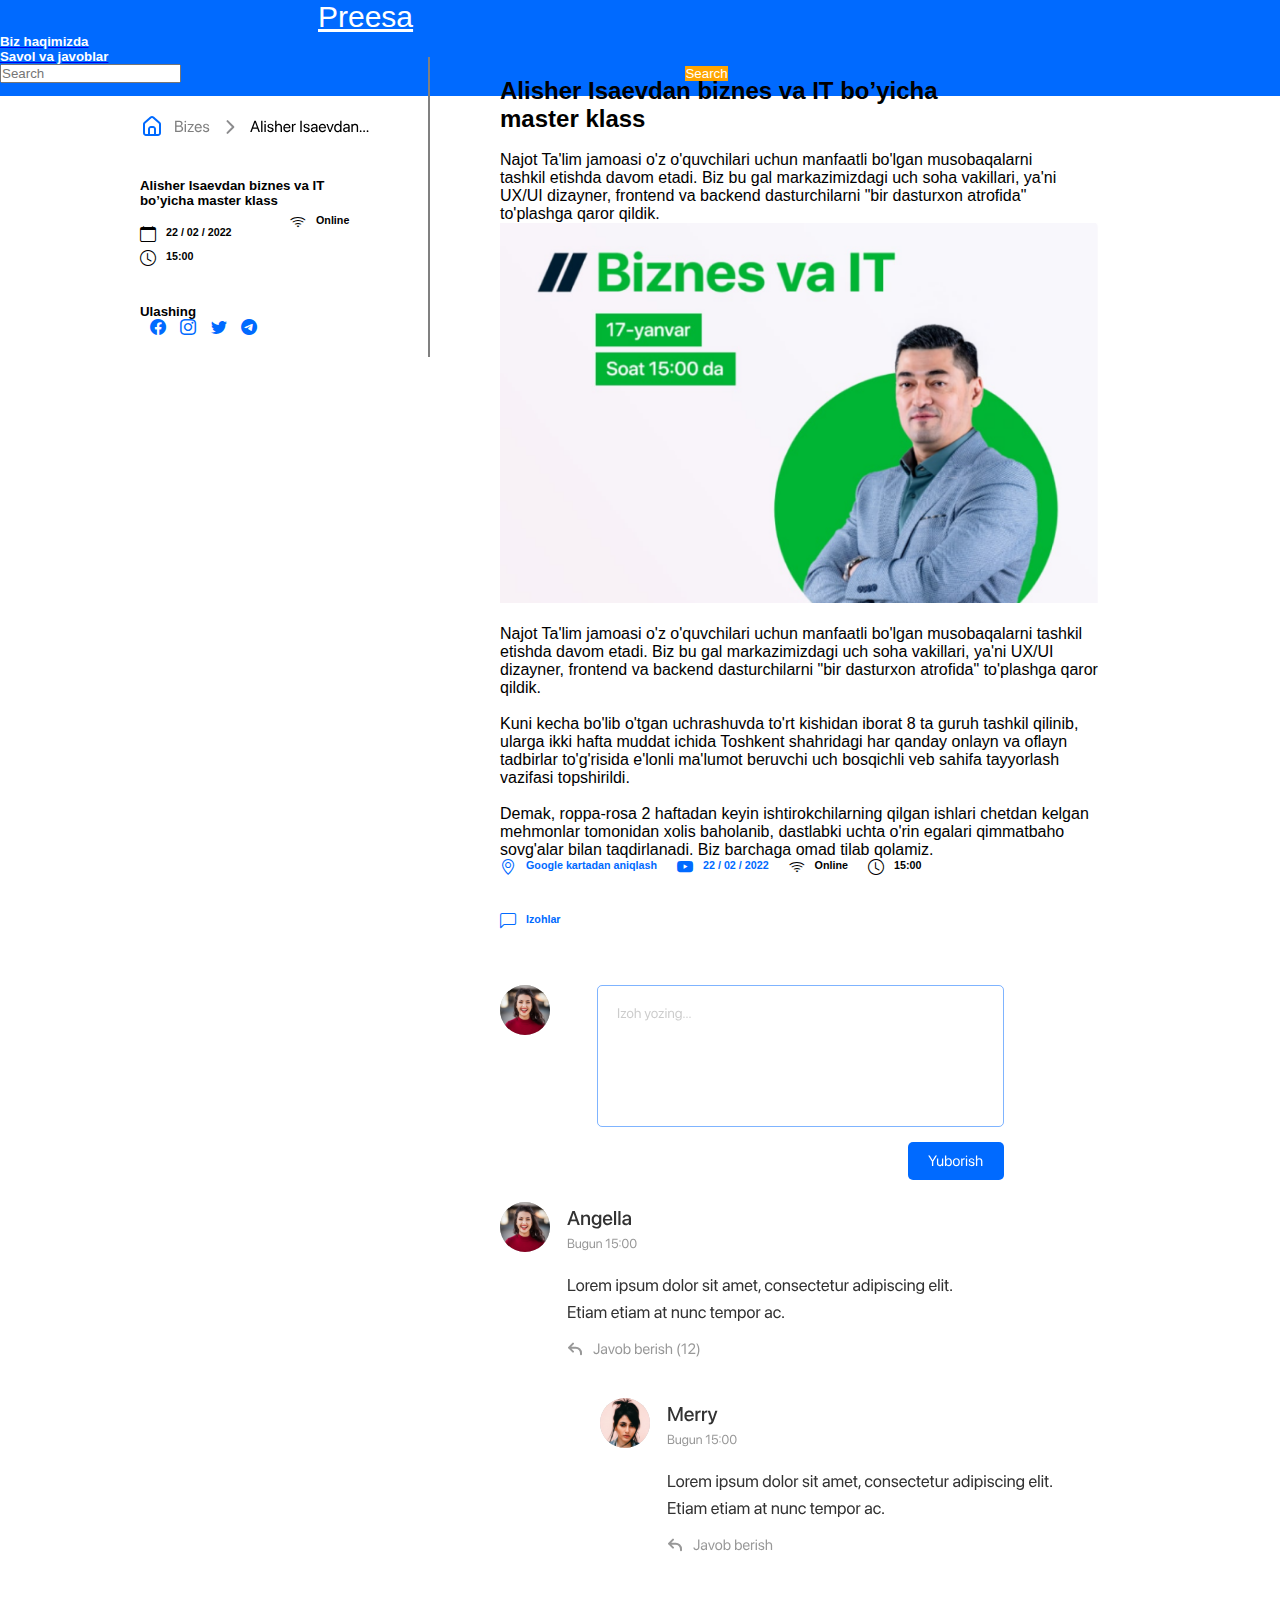
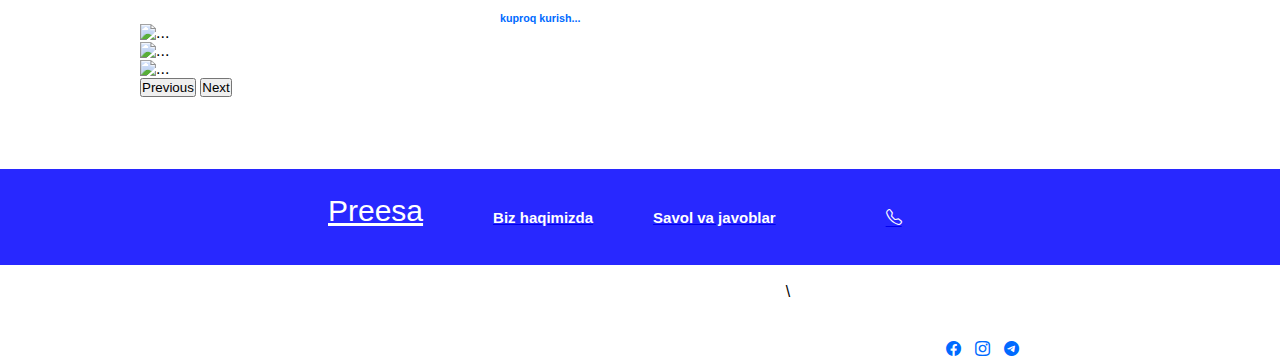
==== 2/index.html @ 27fd811f "imtixonn2" ====
<!DOCTYPE html>
<html lang="en">

<head>
    <meta charset="UTF-8">
    <meta name="viewport" content="width=device-width, initial-scale=1.0">
    <title>Document</title>
    <link rel="stylesheet" href="./assets/css/main.css">
    <link rel="stylesheet" href="https://cdn.jsdelivr.net/npm/bootstrap-icons@1.11.3/font/bootstrap-icons.min.css">
    <link href="https://cdn.jsdelivr.net/npm/bootstrap@5.3.2/dist/css/bootstrap.min.css" rel="stylesheet"
        integrity="sha384-T3c6CoIi6uLrA9TneNEoa7RxnatzjcDSCmG1MXxSR1GAsXEV/Dwwykc2MPK8M2HN" crossorigin="anonymous">
    <script src="https://cdn.jsdelivr.net/npm/bootstrap@5.3.2/dist/js/bootstrap.bundle.min.js"
        integrity="sha384-C6RzsynM9kWDrMNeT87bh95OGNyZPhcTNXj1NW7RuBCsyN/o0jlpcV8Qyq46cDfL"
        crossorigin="anonymous"></script>
</head>

<body>
    <nav class="navbar">
        <div class="container">
            <a href="./index.html" class="navbar-brand">Preesa</a>
            <a href="#">
               <a href="../3/index.html"> <h5 class="h5a">Biz haqimizda</h5></a>
            </a>
            <a href="./2/index.html">
                <h5 class="h5a">Savol va javoblar</h5>
            </a>
            <form class="for d-flex" role="search">
                <input class="form-control me-2" type="search" placeholder="Search" aria-label="Search">
                <button class="btn btn-outline-success" type="submit">Search</button>
            </form>
        </div>
    </nav><br>
    <div class="container_box">

        <img src="./assets/images/Group 273.svg" alt=""><br><br><br>
        <h5>Alisher Isaevdan biznes va IT <br> bo’yicha master klass</h5><br>
        <div class="g2"> <i id="g2_i" class="bi bi-calendar"></i>
            <h6 class="g2_h">22 / 02 / 2022</h6>
        </div>
        <div class="g3"><i id="g3_i" class="bi bi-wifi"></i>
            <h6 class="g3_h">Online</h6>
        </div><br>
        <div class="g5"><i id="g5_i" class="bi bi-clock"></i>
            <h6 class="g5_h">15:00</h6>
        </div><br><br>
        <div class="mes">
            <h5>Ulashing</h5>
            <a
                href="[base64]"><i
                    id="mes" class="bi bi-facebook"></i></a>
            <a href="https://www.instagram.com/temur.wxv"><i id="mes" class="bi bi-instagram"></i></a>
            <a href="#"><i id="mes" class="bi bi-twitter"></i></a>
            <a href="https://t.me/temurkhan_25"> <i id="mes" class="bi bi-telegram"></i></a>
        </div>
        <div class="bor"></div>
        <div class="box">
            <h2>Alisher Isaevdan biznes va IT bo’yicha <br> master klass</h2><br>
            <p>Najot Ta'lim jamoasi o'z o'quvchilari uchun manfaatli bo'lgan musobaqalarni <br> tashkil etishda davom
                etadi. Biz bu gal markazimizdagi uch soha vakillari, ya'ni <br> UX/UI dizayner, frontend va backend
                dasturchilarni "bir dasturxon atrofida" <br> to'plashga qaror qildik.
            </p>
            <img class="box_img" src="./assets/images/Rectangle 45.png" alt=""><br><br>
            <p>Najot Ta'lim jamoasi o'z o'quvchilari uchun manfaatli bo'lgan musobaqalarni tashkil etishda davom etadi.
                Biz bu gal markazimizdagi uch soha vakillari, ya'ni UX/UI dizayner, frontend va backend dasturchilarni
                "bir dasturxon atrofida" to'plashga qaror qildik.
                <br><br>
                Kuni kecha bo'lib o'tgan uchrashuvda to'rt kishidan iborat 8 ta guruh tashkil qilinib, ularga ikki hafta
                muddat ichida Toshkent shahridagi har qanday onlayn va oflayn tadbirlar to'g'risida e'lonli ma'lumot
                beruvchi uch bosqichli veb sahifa tayyorlash vazifasi topshirildi.
                <br> <br>
                Demak, roppa-rosa 2 haftadan keyin ishtirokchilarning qilgan ishlari chetdan kelgan mehmonlar tomonidan
                xolis baholanib, dastlabki uchta o'rin egalari qimmatbaho sovg'alar bilan taqdirlanadi. Biz barchaga
                omad tilab qolamiz.
            </p>
            <div class="icons">
                <div class="a1"><i id="a1_i" class="bi bi-geo-alt"></i>
                    <h6 class="a1_h">Google kartadan aniqlash</h6>
                </div>
                <div class="a2"> <i id="a2_i" class="bi bi-youtube"></i>
                    <h6 class="a2_h">22 / 02 / 2022</h6>
                </div>
                <div class="a3"><i id="a3_i" class="bi bi-wifi"></i>
                    <h6 class="a3_h">Online</h6>
                </div>
                <div class="a4"><i id="a4_i" class="bi bi-clock"></i>
                    <h6 class="a4_h">15:00</h6>
                </div>
            </div><br><br>
            <div class="a2"> <i id="a2_i" class="bi bi-chat-left"></i>
                <h6 class="">Izohlar</h6>
            </div><br><br><br>
            <img src="./assets/images/Group 281.svg" alt=""><br><br>
            <img src="./assets/images/Group 279.svg" alt=""><br><br><br>
            <img class="izoh_img" src="./assets/images/Group 280.svg" alt=""><br><br><br><br>
            <h6 class="izoh_h">kuproq kurish...</h6>
        </div>
        <div id="carouselExampleAutoplaying" class="carousel slide" data-bs-ride="carousel">
            <div class="carousel-inner">
                <div class="carousel-item active">
                    <img src="..." class="d-block w-100" alt="...">
                </div>
                <div class="carousel-item">
                    <img src="..." class="d-block w-100" alt="...">
                </div>
                <div class="carousel-item">
                    <img src="..." class="d-block w-100" alt="...">
                </div>
            </div>
            <button class="carousel-control-prev" type="button" data-bs-target="#carouselExampleAutoplaying"
                data-bs-slide="prev">
                <span class="carousel-control-prev-icon" aria-hidden="true"></span>
                <span class="visually-hidden">Previous</span>
            </button>
            <button class="carousel-control-next" type="button" data-bs-target="#carouselExampleAutoplaying"
                data-bs-slide="next">
                <span class="carousel-control-next-icon" aria-hidden="true"></span>
                <span class="visually-hidden">Next</span>
            </button>
        </div>
    </div>
    <br> <br><br><br>
    <div class="navbar1"><br>
        <a href="./index.html" id="nb" class="navbar-brand">Preesa</a>
        <a href="#">
           <a href="../3/index.html"> <h5 class="h6a">Biz haqimizda</h5></a>
        </a>
        <a href="../2/index.html"><h5 class="h6a">Savol va javoblar</h5></a>
        <form class="for d-flex" role="search">
            <a href="+998885772008"><i id="tel_i" class="bi bi-telephone"></i></a>
            <h6 class="tel_h">+998 88 577-20-08</h6>\
            <div class="pas">
                <a
                    href="[base64]"><i
                        id="mes" class="bi bi-facebook"></i></a>
                <a href="https://www.instagram.com/temur.wxv"><i id="mes" class="bi bi-instagram"></i></a>
                <a href="https://t.me/temurkhan_25"> <i id="mes" class="bi bi-telegram"></i></a>
            </div>
        </form>
    </div>
    <script src="./assets/js/app.js"></script>
    <script src="https://cdn.jsdelivr.net/npm/@popperjs/core@2.11.8/dist/umd/popper.min.js"
        integrity="sha384-I7E8VVD/ismYTF4hNIPjVp/Zjvgyol6VFvRkX/vR+Vc4jQkC+hVqc2pM8ODewa9r"
        crossorigin="anonymous"></script>
    <script src="https://cdn.jsdelivr.net/npm/bootstrap@5.3.2/dist/js/bootstrap.min.js"
        integrity="sha384-BBtl+eGJRgqQAUMxJ7pMwbEyER4l1g+O15P+16Ep7Q9Q+zqX6gSbd85u4mG4QzX+"
        crossorigin="anonymous"></script>
</body>

</html>
---- 2/assets/css/main.css ----
* {
    margin: 0;
    padding: 0;
    box-sizing: border-box;
    font-family: sans-serif;
}


.navbar {

    height: 96px;
    background-color: #006AFF;
}

.navbar-brand {
    margin-left: 318px;
    font-size: 30px !important;
    color: white !important;
}
.h5a{
    color: white;
}

.nav_input {
    width: 304px;
    height: 46px;
    top: 26px;
    left: 702px;
    border-radius: 5px;
    border: 1px;
    z-index: -1;

}

.form-control {
    margin-right: 500px !important;
}

.btn {
    background-color: orange !important;
    color: white !important;
    border: transparent !important;
}

.container_box {
    width: 1000px;
    /* background-color: aqua; */
    margin:auto;
    align-items: center;
    justify-content: center;

}

.g2 {
    display: flex;
    gap: 10px;
}

.g3 {
    display: flex;
    gap: 10px;
    margin-top: -30px;
    margin-left: 150px;
}

.g5 {
    display: flex;
    gap: 10px;
}
.g1{
    display: flex;
    gap: 10px;
}

#mes {
    color: #006AFF;
}

.bor {
    height: 300px;
    border-right: 2px solid grey;
    margin-top: -280px;
    margin-right: 710px;
}

.box {
    width: 600px;
    margin-left: 360px;
    margin-top: -280px;
}

.box_img {
    width: 600px;
    height: 380px;
    /* top: 566px;
    left: 757px; */

}
.icons{
    display: flex;
    gap: 20px;
}
.a1{
    display: flex;
    gap: 10px;
    color: #006AFF;
}
.a2{
    display: flex;
    gap: 10px;
    color: #006AFF;
}
.a3{
    display: flex;
    gap: 10px;
}
.a4{
    display: flex;
    gap: 10px;
}
.izoh_img{
    margin-left: 100px;
}
.izoh_h{
    color: #006AFF;
}

.navbar1 {
    display: flex;
    height: 96px;
    background-color: rgb(40, 40, 255);
    gap: 10px;
    
}
#nb{
    margin-top: 25px;
}
.tel_h{
    padding-left: 20px;
    color: white;
    margin-top: 40px;
    font-size: 15px;
}
.pas{
    font-size: 15px;
    margin-top: 40px;
    margin-left: 150px;
    color: white ;
    
}
#mes{
    margin-left: 10px;
}
#tel_i {
    color: white !important;
    width: 16.61px;
    height: 16.56px;
    margin-top: 40px;
    margin-left: 100px;
    display: flex;
}

.h6a {
    color: white;
    text-decoration: dashed;
    font-size: 15px;
    margin-top: 40px;
    margin-left: 50px;
}
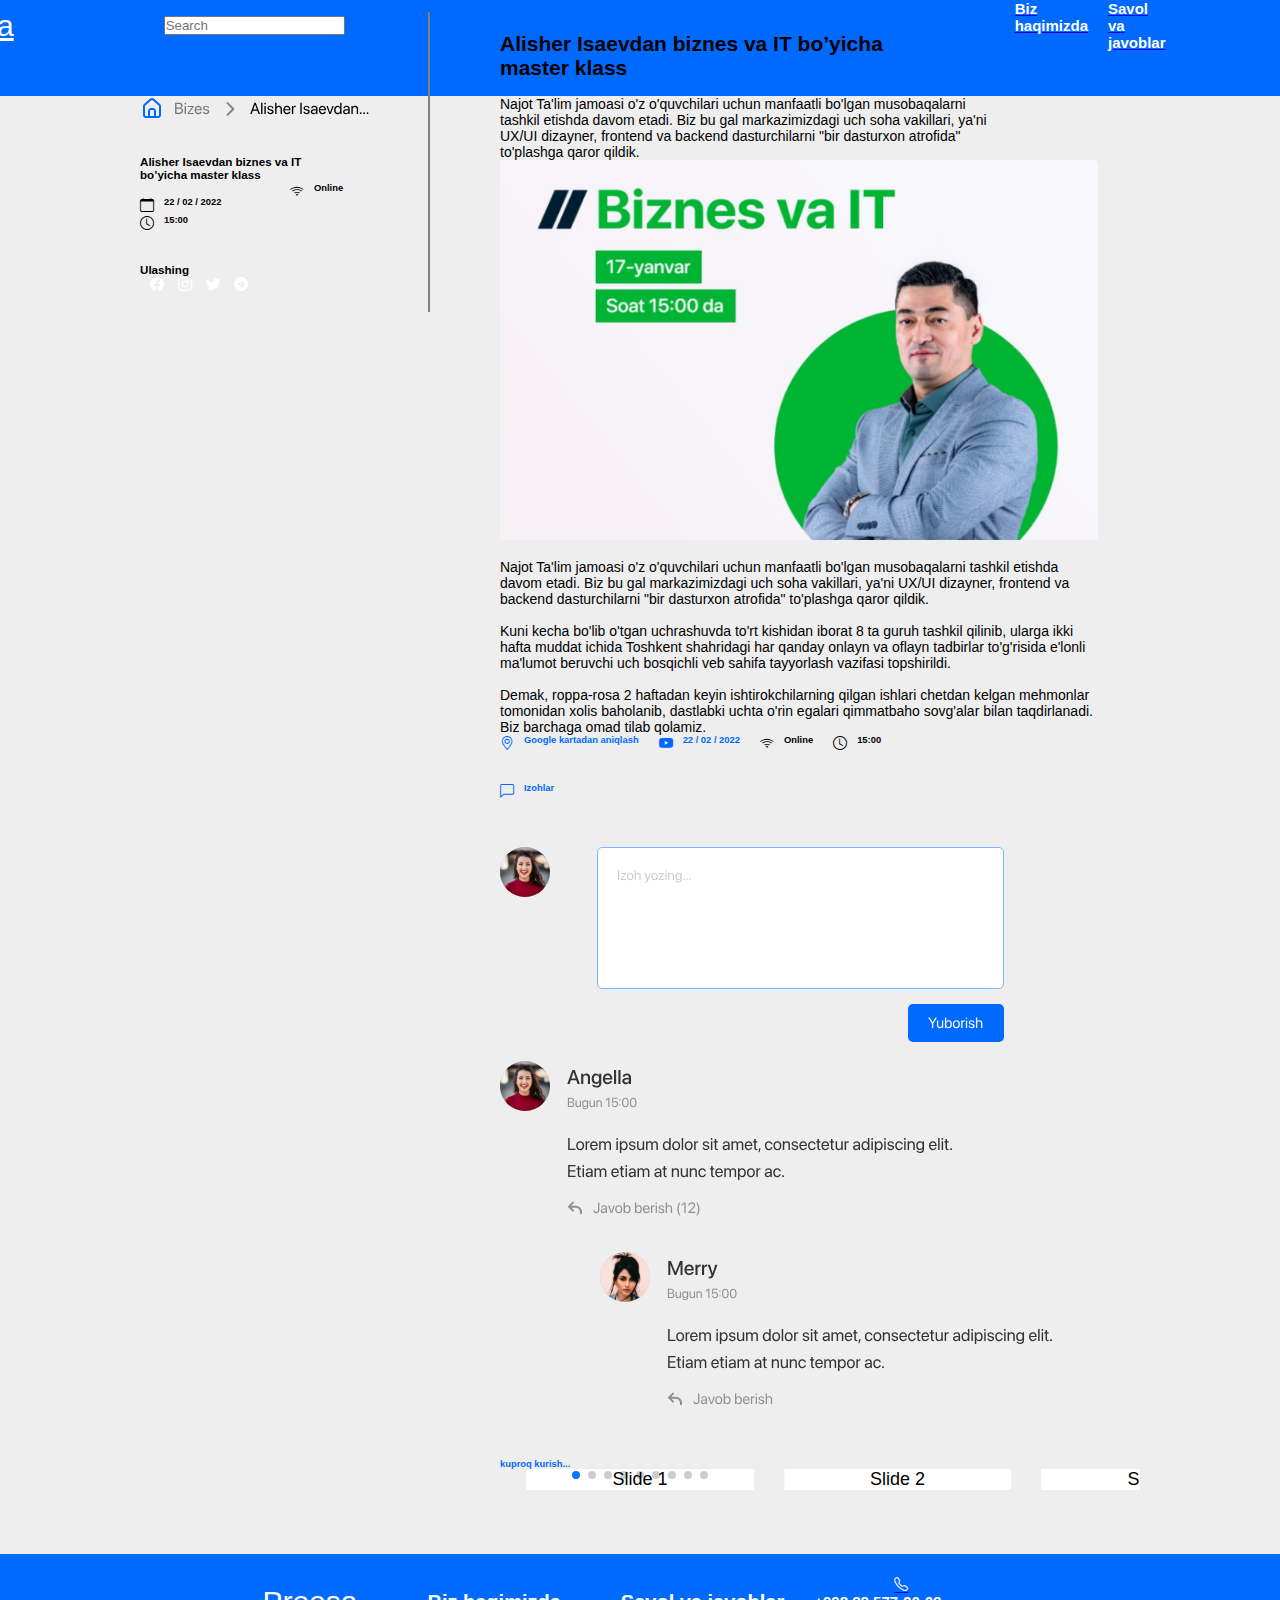
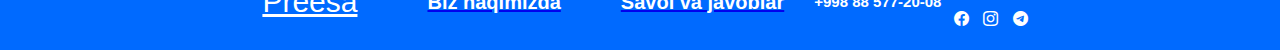
==== commit 88c4273e: "imtixon" ====
--- a/2/index.html
+++ b/2/index.html
@@ -6,6 +6,7 @@
     <meta name="viewport" content="width=device-width, initial-scale=1.0">
     <title>Document</title>
     <link rel="stylesheet" href="./assets/css/main.css">
+    <link rel="stylesheet" href="https://cdn.jsdelivr.net/npm/swiper@11/swiper-bundle.min.css" />
     <link rel="stylesheet" href="https://cdn.jsdelivr.net/npm/bootstrap-icons@1.11.3/font/bootstrap-icons.min.css">
     <link href="https://cdn.jsdelivr.net/npm/bootstrap@5.3.2/dist/css/bootstrap.min.css" rel="stylesheet"
         integrity="sha384-T3c6CoIi6uLrA9TneNEoa7RxnatzjcDSCmG1MXxSR1GAsXEV/Dwwykc2MPK8M2HN" crossorigin="anonymous">
@@ -14,136 +15,148 @@
         crossorigin="anonymous"></script>
 </head>
 
+
 <body>
+
     <nav class="navbar">
-        <div class="container">
+        <div class="navb">
             <a href="./index.html" class="navbar-brand">Preesa</a>
             <a href="#">
-               <a href="../3/index.html"> <h5 class="h5a">Biz haqimizda</h5></a>
+                <input class="form-control me-2" type="search" placeholder="Search" aria-label="Search">
+                <div class="h5_a">
+                    <a href="../3/index.html">
+                        <h5 class="h5a">Biz haqimizda</h5>
+                    </a>
             </a>
-            <a href="./2/index.html">
+            <a href="../2/index.html">
                 <h5 class="h5a">Savol va javoblar</h5>
             </a>
-            <form class="for d-flex" role="search">
-                <input class="form-control me-2" type="search" placeholder="Search" aria-label="Search">
-                <button class="btn btn-outline-success" type="submit">Search</button>
-            </form>
         </div>
-    </nav><br>
-    <div class="container_box">
+        <form class="for d-flex" role="search">
 
-        <img src="./assets/images/Group 273.svg" alt=""><br><br><br>
-        <h5>Alisher Isaevdan biznes va IT <br> bo’yicha master klass</h5><br>
-        <div class="g2"> <i id="g2_i" class="bi bi-calendar"></i>
-            <h6 class="g2_h">22 / 02 / 2022</h6>
+            <button class="btn btn-outline-success" type="submit">+ Elon qushish</button>
+        </form>
         </div>
-        <div class="g3"><i id="g3_i" class="bi bi-wifi"></i>
-            <h6 class="g3_h">Online</h6>
-        </div><br>
-        <div class="g5"><i id="g5_i" class="bi bi-clock"></i>
-            <h6 class="g5_h">15:00</h6>
-        </div><br><br>
-        <div class="mes">
-            <h5>Ulashing</h5>
-            <a
-                href="[base64]"><i
-                    id="mes" class="bi bi-facebook"></i></a>
-            <a href="https://www.instagram.com/temur.wxv"><i id="mes" class="bi bi-instagram"></i></a>
-            <a href="#"><i id="mes" class="bi bi-twitter"></i></a>
-            <a href="https://t.me/temurkhan_25"> <i id="mes" class="bi bi-telegram"></i></a>
-        </div>
-        <div class="bor"></div>
-        <div class="box">
-            <h2>Alisher Isaevdan biznes va IT bo’yicha <br> master klass</h2><br>
-            <p>Najot Ta'lim jamoasi o'z o'quvchilari uchun manfaatli bo'lgan musobaqalarni <br> tashkil etishda davom
-                etadi. Biz bu gal markazimizdagi uch soha vakillari, ya'ni <br> UX/UI dizayner, frontend va backend
-                dasturchilarni "bir dasturxon atrofida" <br> to'plashga qaror qildik.
-            </p>
-            <img class="box_img" src="./assets/images/Rectangle 45.png" alt=""><br><br>
-            <p>Najot Ta'lim jamoasi o'z o'quvchilari uchun manfaatli bo'lgan musobaqalarni tashkil etishda davom etadi.
-                Biz bu gal markazimizdagi uch soha vakillari, ya'ni UX/UI dizayner, frontend va backend dasturchilarni
-                "bir dasturxon atrofida" to'plashga qaror qildik.
-                <br><br>
-                Kuni kecha bo'lib o'tgan uchrashuvda to'rt kishidan iborat 8 ta guruh tashkil qilinib, ularga ikki hafta
-                muddat ichida Toshkent shahridagi har qanday onlayn va oflayn tadbirlar to'g'risida e'lonli ma'lumot
-                beruvchi uch bosqichli veb sahifa tayyorlash vazifasi topshirildi.
-                <br> <br>
-                Demak, roppa-rosa 2 haftadan keyin ishtirokchilarning qilgan ishlari chetdan kelgan mehmonlar tomonidan
-                xolis baholanib, dastlabki uchta o'rin egalari qimmatbaho sovg'alar bilan taqdirlanadi. Biz barchaga
-                omad tilab qolamiz.
-            </p>
-            <div class="icons">
-                <div class="a1"><i id="a1_i" class="bi bi-geo-alt"></i>
-                    <h6 class="a1_h">Google kartadan aniqlash</h6>
-                </div>
-                <div class="a2"> <i id="a2_i" class="bi bi-youtube"></i>
-                    <h6 class="a2_h">22 / 02 / 2022</h6>
-                </div>
-                <div class="a3"><i id="a3_i" class="bi bi-wifi"></i>
-                    <h6 class="a3_h">Online</h6>
-                </div>
-                <div class="a4"><i id="a4_i" class="bi bi-clock"></i>
-                    <h6 class="a4_h">15:00</h6>
-                </div>
+    </nav>
+    <div class="container">
+        <div class="container_box">
+
+            <img src="./assets/images/Group 273.svg" alt=""><br><br><br>
+            <h5>Alisher Isaevdan biznes va IT <br> bo’yicha master klass</h5><br>
+            <div class="g2"> <i id="g2_i" class="bi bi-calendar"></i>
+                <h6 class="g2_h">22 / 02 / 2022</h6>
+            </div>
+            <div class="g3"><i id="g3_i" class="bi bi-wifi"></i>
+                <h6 class="g3_h">Online</h6>
+            </div><br>
+            <div class="g5"><i id="g5_i" class="bi bi-clock"></i>
+                <h6 class="g5_h">15:00</h6>
             </div><br><br>
-            <div class="a2"> <i id="a2_i" class="bi bi-chat-left"></i>
-                <h6 class="">Izohlar</h6>
-            </div><br><br><br>
-            <img src="./assets/images/Group 281.svg" alt=""><br><br>
-            <img src="./assets/images/Group 279.svg" alt=""><br><br><br>
-            <img class="izoh_img" src="./assets/images/Group 280.svg" alt=""><br><br><br><br>
-            <h6 class="izoh_h">kuproq kurish...</h6>
-        </div>
-        <div id="carouselExampleAutoplaying" class="carousel slide" data-bs-ride="carousel">
-            <div class="carousel-inner">
-                <div class="carousel-item active">
-                    <img src="..." class="d-block w-100" alt="...">
-                </div>
-                <div class="carousel-item">
-                    <img src="..." class="d-block w-100" alt="...">
-                </div>
-                <div class="carousel-item">
-                    <img src="..." class="d-block w-100" alt="...">
-                </div>
-            </div>
-            <button class="carousel-control-prev" type="button" data-bs-target="#carouselExampleAutoplaying"
-                data-bs-slide="prev">
-                <span class="carousel-control-prev-icon" aria-hidden="true"></span>
-                <span class="visually-hidden">Previous</span>
-            </button>
-            <button class="carousel-control-next" type="button" data-bs-target="#carouselExampleAutoplaying"
-                data-bs-slide="next">
-                <span class="carousel-control-next-icon" aria-hidden="true"></span>
-                <span class="visually-hidden">Next</span>
-            </button>
-        </div>
-    </div>
-    <br> <br><br><br>
-    <div class="navbar1"><br>
-        <a href="./index.html" id="nb" class="navbar-brand">Preesa</a>
-        <a href="#">
-           <a href="../3/index.html"> <h5 class="h6a">Biz haqimizda</h5></a>
-        </a>
-        <a href="../2/index.html"><h5 class="h6a">Savol va javoblar</h5></a>
-        <form class="for d-flex" role="search">
-            <a href="+998885772008"><i id="tel_i" class="bi bi-telephone"></i></a>
-            <h6 class="tel_h">+998 88 577-20-08</h6>\
-            <div class="pas">
+            <div class="mes">
+                <h5>Ulashing</h5>
                 <a
                     href="[base64]"><i
                         id="mes" class="bi bi-facebook"></i></a>
                 <a href="https://www.instagram.com/temur.wxv"><i id="mes" class="bi bi-instagram"></i></a>
+                <a href="#"><i id="mes" class="bi bi-twitter"></i></a>
                 <a href="https://t.me/temurkhan_25"> <i id="mes" class="bi bi-telegram"></i></a>
             </div>
-        </form>
-    </div>
-    <script src="./assets/js/app.js"></script>
-    <script src="https://cdn.jsdelivr.net/npm/@popperjs/core@2.11.8/dist/umd/popper.min.js"
-        integrity="sha384-I7E8VVD/ismYTF4hNIPjVp/Zjvgyol6VFvRkX/vR+Vc4jQkC+hVqc2pM8ODewa9r"
-        crossorigin="anonymous"></script>
-    <script src="https://cdn.jsdelivr.net/npm/bootstrap@5.3.2/dist/js/bootstrap.min.js"
-        integrity="sha384-BBtl+eGJRgqQAUMxJ7pMwbEyER4l1g+O15P+16Ep7Q9Q+zqX6gSbd85u4mG4QzX+"
-        crossorigin="anonymous"></script>
+            <div class="bor"></div>
+            <div class="box">
+                <h2>Alisher Isaevdan biznes va IT bo’yicha <br> master klass</h2><br>
+                <p>Najot Ta'lim jamoasi o'z o'quvchilari uchun manfaatli bo'lgan musobaqalarni <br> tashkil etishda
+                    davom
+                    etadi. Biz bu gal markazimizdagi uch soha vakillari, ya'ni <br> UX/UI dizayner, frontend va backend
+                    dasturchilarni "bir dasturxon atrofida" <br> to'plashga qaror qildik.
+                </p>
+                <img class="box_img" src="./assets/images/Rectangle 45.png" alt=""><br><br>
+                <p>Najot Ta'lim jamoasi o'z o'quvchilari uchun manfaatli bo'lgan musobaqalarni tashkil etishda davom
+                    etadi.
+                    Biz bu gal markazimizdagi uch soha vakillari, ya'ni UX/UI dizayner, frontend va backend
+                    dasturchilarni
+                    "bir dasturxon atrofida" to'plashga qaror qildik.
+                    <br><br>
+                    Kuni kecha bo'lib o'tgan uchrashuvda to'rt kishidan iborat 8 ta guruh tashkil qilinib, ularga ikki
+                    hafta
+                    muddat ichida Toshkent shahridagi har qanday onlayn va oflayn tadbirlar to'g'risida e'lonli ma'lumot
+                    beruvchi uch bosqichli veb sahifa tayyorlash vazifasi topshirildi.
+                    <br> <br>
+                    Demak, roppa-rosa 2 haftadan keyin ishtirokchilarning qilgan ishlari chetdan kelgan mehmonlar
+                    tomonidan
+                    xolis baholanib, dastlabki uchta o'rin egalari qimmatbaho sovg'alar bilan taqdirlanadi. Biz barchaga
+                    omad tilab qolamiz.
+                </p>
+                <div class="icons">
+                    <div class="a1"><i id="a1_i" class="bi bi-geo-alt"></i>
+                        <h6 class="a1_h">Google kartadan aniqlash</h6>
+                    </div>
+                    <div class="a2"> <i id="a2_i" class="bi bi-youtube"></i>
+                        <h6 class="a2_h">22 / 02 / 2022</h6>
+                    </div>
+                    <div class="a3"><i id="a3_i" class="bi bi-wifi"></i>
+                        <h6 class="a3_h">Online</h6>
+                    </div>
+                    <div class="a4"><i id="a4_i" class="bi bi-clock"></i>
+                        <h6 class="a4_h">15:00</h6>
+                    </div>
+                </div><br><br>
+                <div class="a2"> <i id="a2_i" class="bi bi-chat-left"></i>
+                    <h6 class="">Izohlar</h6>
+                </div><br><br><br>
+                <img src="./assets/images/Group 281.svg" alt=""><br><br>
+                <img src="./assets/images/Group 279.svg" alt=""><br><br><br>
+                <img class="izoh_img" src="./assets/images/Group 280.svg" alt=""><br><br><br><br>
+                <h6 class="izoh_h">kuproq kurish...</h6>
+            </div>
+            <div class="swiper mySwiper">
+                <div class="swiper-wrapper">
+                    <div class="swiper-slide">Slide 1</div>
+                    <div class="swiper-slide">Slide 2</div>
+                    <div class="swiper-slide">Slide 3</div>
+                    <div class="swiper-slide">Slide 4</div>
+                    <div class="swiper-slide">Slide 5</div>
+                    <div class="swiper-slide">Slide 6</div>
+                    <div class="swiper-slide">Slide 7</div>
+                    <div class="swiper-slide">Slide 8</div>
+                    <div class="swiper-slide">Slide 9</div>
+                </div>
+                <div class="swiper-pagination"></div>
+            </div>
+
+
+        </div>
+        <br> <br><br><br>
+        <div class="navbar1"><br>
+            <a href="../index.html" id="nb" class="navbar-brand">Preesa</a>
+            <a href="#">
+                <a href="../3/index.html">
+                    <h5 class="h6a">Biz haqimizda</h5>
+                </a>
+            </a>
+            <a href="../2/index.html">
+                <h5 class="h6a">Savol va javoblar</h5>
+            </a>
+            <form class="for d-flex" role="search">
+                <a href="+998885772008"><i id="tel_i" class="bi bi-telephone"></i></a>
+                <h6 class="tel_h">+998 88 577-20-08</h6>
+                <div class="pas">
+                    <a
+                        href="[base64]"><i
+                            id="mes" class="bi bi-facebook"></i></a>
+                    <a href="https://www.instagram.com/temur.wxv"><i id="mes" class="bi bi-instagram"></i></a>
+                    <a href="https://t.me/temurkhan_25"> <i id="mes" class="bi bi-telegram"></i></a>
+                </div>
+            </form>
+        </div>
+        <script src="https://cdn.jsdelivr.net/npm/swiper@11/swiper-bundle.min.js"></script>
+
+        <script src="./assets/js/app.js"></script>
+        <script src="https://cdn.jsdelivr.net/npm/@popperjs/core@2.11.8/dist/umd/popper.min.js"
+            integrity="sha384-I7E8VVD/ismYTF4hNIPjVp/Zjvgyol6VFvRkX/vR+Vc4jQkC+hVqc2pM8ODewa9r"
+            crossorigin="anonymous"></script>
+        <script src="https://cdn.jsdelivr.net/npm/bootstrap@5.3.2/dist/js/bootstrap.min.js"
+            integrity="sha384-BBtl+eGJRgqQAUMxJ7pMwbEyER4l1g+O15P+16Ep7Q9Q+zqX6gSbd85u4mG4QzX+"
+            crossorigin="anonymous"></script>
 </body>
 
 </html>--- a/2/assets/css/main.css
+++ b/2/assets/css/main.css
@@ -7,18 +7,44 @@
 
 
 .navbar {
-
+    width: 100%;
     height: 96px;
     background-color: #006AFF;
-}
+
+}
+
 
 .navbar-brand {
-    margin-left: 318px;
+    /* margin-left: 318px; */
     font-size: 30px !important;
     color: white !important;
 }
-.h5a{
-    color: white;
+
+.navb {
+    align-items: center;
+    justify-content: center;
+    margin: auto;
+    gap: 150px;
+    display: flex;
+}
+
+.nav_input {
+    width: 304px;
+    height: 46px;
+    border-radius: 5px;
+    border: 1px;
+    z-index: -1;
+
+}
+
+.h5a {
+    color: white;
+    font-size: 15px;
+}
+
+.h5_a {
+    display: flex;
+    gap: 20px;
 }
 
 .nav_input {
@@ -42,10 +68,16 @@
     border: transparent !important;
 }
 
+.btn:hover {
+    background-color: transparent !important;
+    border: 2px solid orange !important;
+    color: orange !important;
+}
+
 .container_box {
     width: 1000px;
     /* background-color: aqua; */
-    margin:auto;
+    margin: auto;
     align-items: center;
     justify-content: center;
 
@@ -67,7 +99,8 @@
     display: flex;
     gap: 10px;
 }
-.g1{
+
+.g1 {
     display: flex;
     gap: 10px;
 }
@@ -96,66 +129,79 @@
     left: 757px; */
 
 }
-.icons{
+
+.icons {
     display: flex;
     gap: 20px;
 }
-.a1{
-    display: flex;
-    gap: 10px;
-    color: #006AFF;
-}
-.a2{
-    display: flex;
-    gap: 10px;
-    color: #006AFF;
-}
-.a3{
-    display: flex;
-    gap: 10px;
-}
-.a4{
-    display: flex;
-    gap: 10px;
-}
-.izoh_img{
+
+.a1 {
+    display: flex;
+    gap: 10px;
+    color: #006AFF;
+}
+
+.a2 {
+    display: flex;
+    gap: 10px;
+    color: #006AFF;
+}
+
+.a3 {
+    display: flex;
+    gap: 10px;
+}
+
+.a4 {
+    display: flex;
+    gap: 10px;
+}
+
+.izoh_img {
     margin-left: 100px;
 }
-.izoh_h{
+
+.izoh_h {
     color: #006AFF;
 }
 
 .navbar1 {
     display: flex;
     height: 96px;
-    background-color: rgb(40, 40, 255);
-    gap: 10px;
-    
-}
-#nb{
+    background-color: #006AFF;
+    gap: 10px;
+    align-items: center;
+    justify-content: center;
+    margin: auto;
+
+
+}
+
+/* #nb{
     margin-top: 25px;
-}
-.tel_h{
+} */
+.tel_h {
     padding-left: 20px;
     color: white;
-    margin-top: 40px;
     font-size: 15px;
 }
-.pas{
+
+.pas {
     font-size: 15px;
-    margin-top: 40px;
     margin-left: 150px;
-    color: white ;
-    
-}
-#mes{
+    color: white;
+
+}
+
+#mes {
     margin-left: 10px;
-}
+    color: white;
+}
+
 #tel_i {
     color: white !important;
     width: 16.61px;
     height: 16.56px;
-    margin-top: 40px;
     margin-left: 100px;
     display: flex;
 }
@@ -163,7 +209,43 @@
 .h6a {
     color: white;
     text-decoration: dashed;
-    font-size: 15px;
-    margin-top: 40px;
+    font-size: 20px;
     margin-left: 50px;
+}
+
+html,
+body {
+    position: relative;
+    height: 100%;
+}
+
+body {
+    background: #eee;
+    font-family: Helvetica Neue, Helvetica, Arial, sans-serif;
+    font-size: 14px;
+    color: #000;
+    margin: 0;
+    padding: 0;
+}
+
+.swiper {
+    width: 100%;
+    height: 100%;
+}
+.swiper-slide {
+    width: 400px;
+    height: 700px;
+    text-align: center;
+    font-size: 18px;
+    background: #fff;
+    display: flex;
+    justify-content: center;
+    align-items: center;
+}
+
+.swiper-slide img {
+    display: block;
+    width: 100%;
+    height: 100%;
+    object-fit: cover;
 }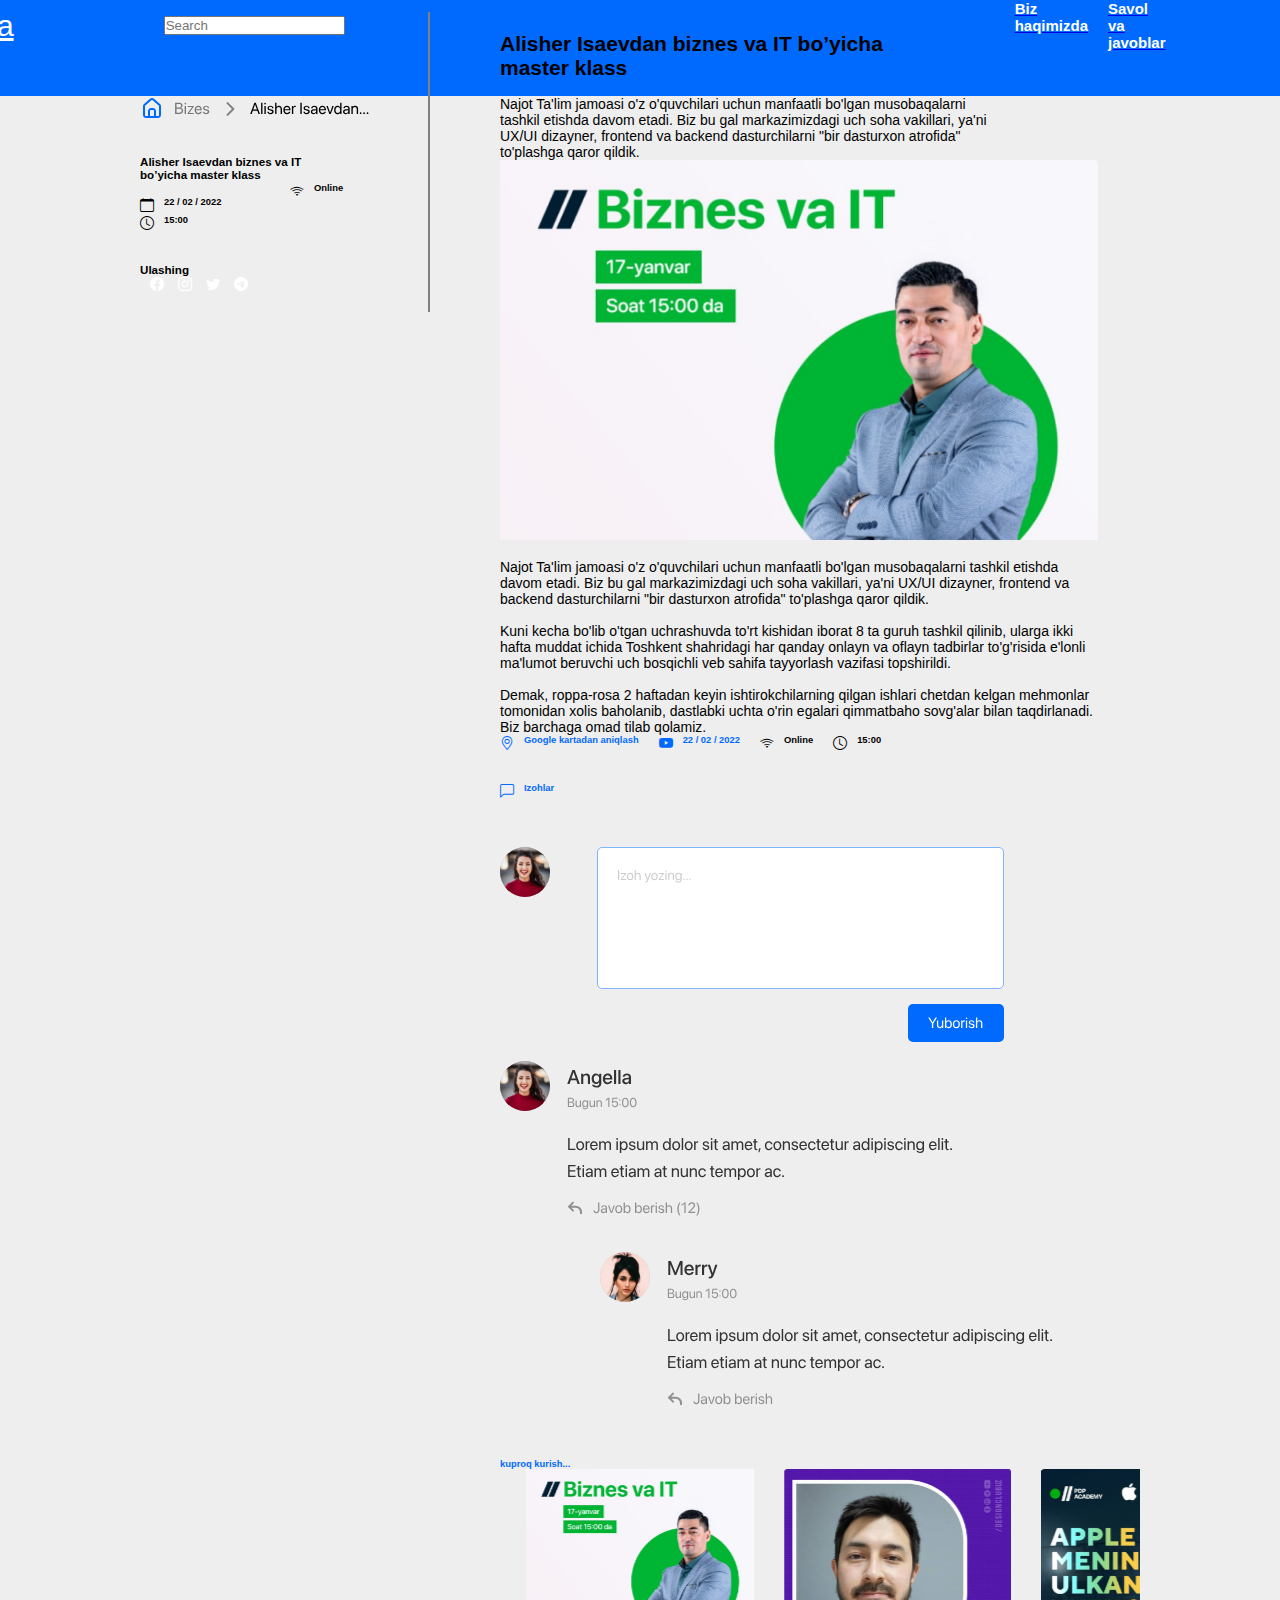
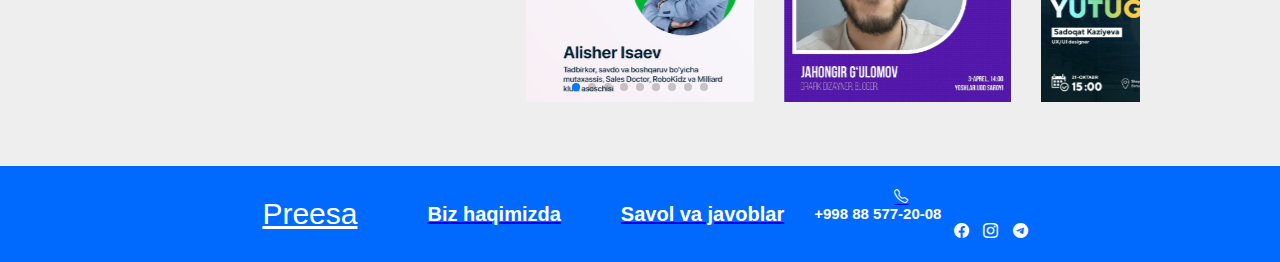
==== commit d49c4ca5: "imtixon" ====
--- a/2/index.html
+++ b/2/index.html
@@ -110,15 +110,15 @@
             </div>
             <div class="swiper mySwiper">
                 <div class="swiper-wrapper">
-                    <div class="swiper-slide">Slide 1</div>
-                    <div class="swiper-slide">Slide 2</div>
-                    <div class="swiper-slide">Slide 3</div>
-                    <div class="swiper-slide">Slide 4</div>
-                    <div class="swiper-slide">Slide 5</div>
-                    <div class="swiper-slide">Slide 6</div>
-                    <div class="swiper-slide">Slide 7</div>
-                    <div class="swiper-slide">Slide 8</div>
-                    <div class="swiper-slide">Slide 9</div>
+                    <div class="swiper-slide"><img src="../assets/images/1.png" alt=""></div>
+                    <div class="swiper-slide"><img src="../assets/images/2.png" alt=""></div>
+                    <div class="swiper-slide"><img src="../assets/images/3.png" alt=""></div>
+                    <div class="swiper-slide"><img src="../assets/images/4.png" alt=""></div>
+                    <div class="swiper-slide"><img src="../assets/images/1.png" alt=""></div>
+                    <div class="swiper-slide"><img src="../assets/images/2.png" alt=""></div>
+                    <div class="swiper-slide"><img src="../assets/images/4.png" alt=""></div>
+                    <div class="swiper-slide"><img src="../assets/images/2.png" alt=""></div>
+                    <div class="swiper-slide"><img src="../assets/images/3.png" alt=""></div>
                 </div>
                 <div class="swiper-pagination"></div>
             </div>
--- a/2/assets/css/main.css
+++ b/2/assets/css/main.css
@@ -166,6 +166,7 @@
 }
 
 .navbar1 {
+    width: 100%;
     display: flex;
     height: 96px;
     background-color: #006AFF;
